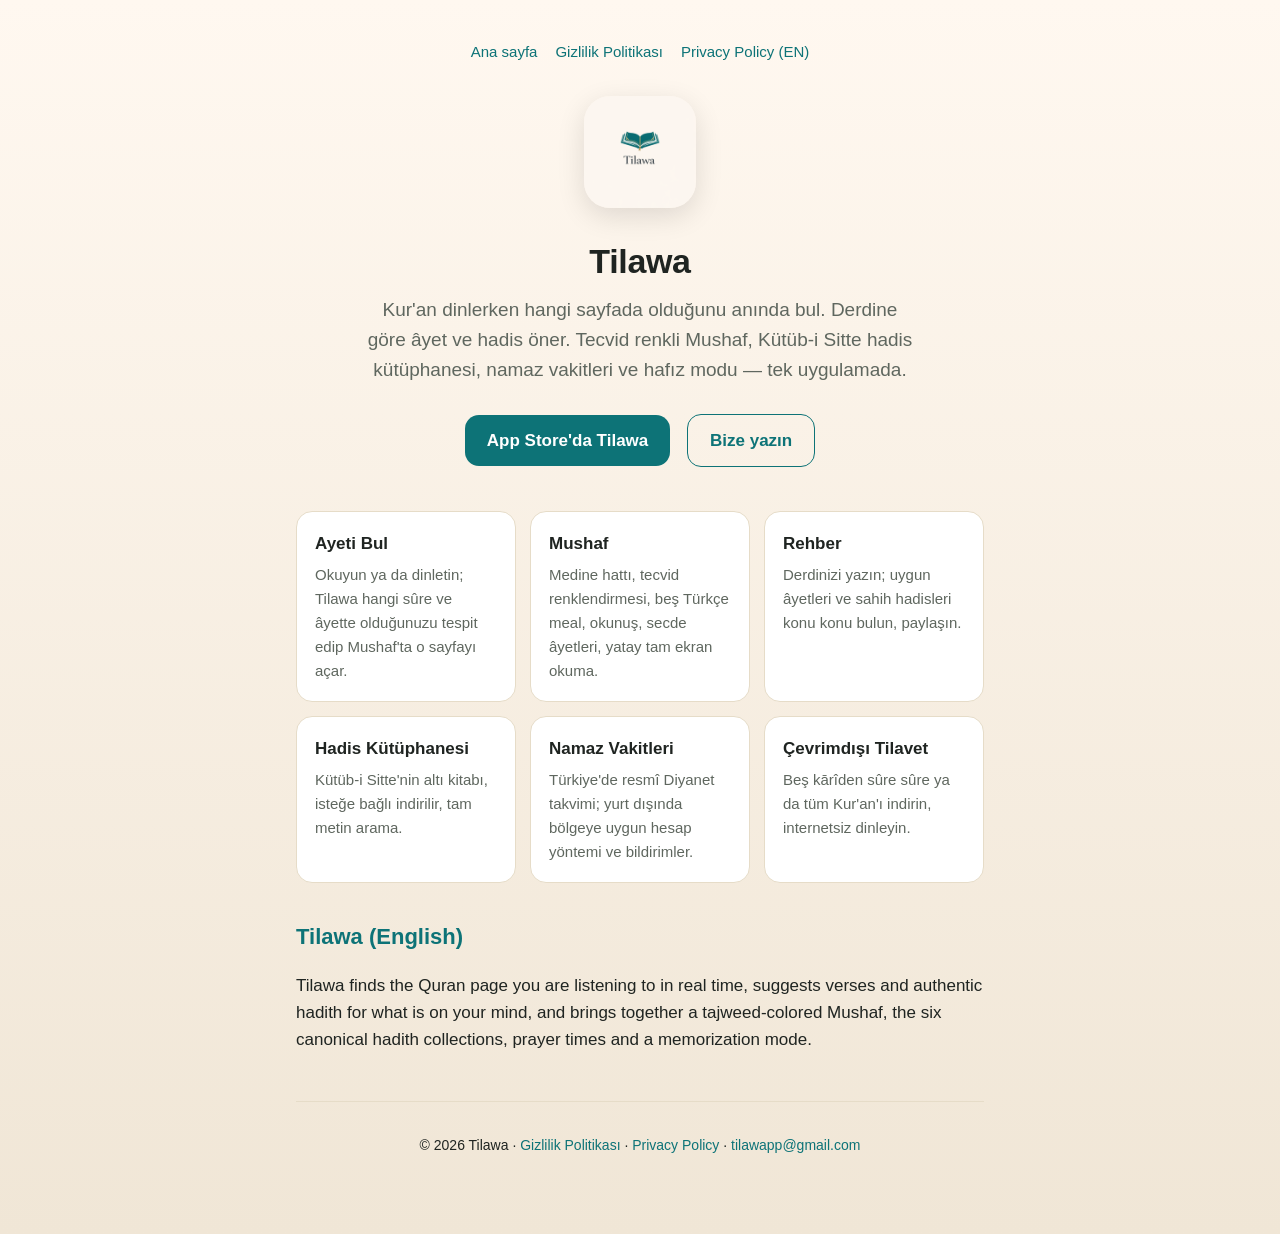
==== index.html @ 728f0ac7 "Tilawa web sitesi: ana sayfa + gizlilik politikası (TR/EN)" ====
<!doctype html>
<html lang="tr">
<head>
<meta charset="utf-8">
<meta name="viewport" content="width=device-width, initial-scale=1">
<title>Tilawa — Kur'an Sayfa Bulucu</title>
<meta name="description" content="Tilawa: Kur'an dinlerken hangi sayfada olduğunu anında bul. Mushaf, tecvid, meal, hadis kütüphanesi, namaz vakitleri ve hafız modu.">
<link rel="icon" href="icon-256.png">
<link rel="stylesheet" href="style.css">
</head>
<body>
<div class="wrap">
  <nav class="top">
    <a href="index.html">Ana sayfa</a>
    <a href="privacy.html">Gizlilik Politikası</a>
    <a href="privacy.html#en">Privacy Policy (EN)</a>
  </nav>

  <header class="hero">
    <img src="icon-256.png" alt="Tilawa uygulama simgesi">
    <h1>Tilawa</h1>
    <p class="lead">Kur'an dinlerken hangi sayfada olduğunu anında bul. Derdine göre âyet ve hadis öner. Tecvid renkli Mushaf, Kütüb-i Sitte hadis kütüphanesi, namaz vakitleri ve hafız modu — tek uygulamada.</p>
    <a class="cta" href="https://apps.apple.com/app/id6788907208">App Store'da Tilawa</a>
    <a class="cta secondary" href="mailto:tilawapp@gmail.com">Bize yazın</a>
  </header>

  <section class="grid">
    <div class="card"><h3>Ayeti Bul</h3><p>Okuyun ya da dinletin; Tilawa hangi sûre ve âyette olduğunuzu tespit edip Mushaf'ta o sayfayı açar.</p></div>
    <div class="card"><h3>Mushaf</h3><p>Medine hattı, tecvid renklendirmesi, beş Türkçe meal, okunuş, secde âyetleri, yatay tam ekran okuma.</p></div>
    <div class="card"><h3>Rehber</h3><p>Derdinizi yazın; uygun âyetleri ve sahih hadisleri konu konu bulun, paylaşın.</p></div>
    <div class="card"><h3>Hadis Kütüphanesi</h3><p>Kütüb-i Sitte'nin altı kitabı, isteğe bağlı indirilir, tam metin arama.</p></div>
    <div class="card"><h3>Namaz Vakitleri</h3><p>Türkiye'de resmî Diyanet takvimi; yurt dışında bölgeye uygun hesap yöntemi ve bildirimler.</p></div>
    <div class="card"><h3>Çevrimdışı Tilavet</h3><p>Beş kārîden sûre sûre ya da tüm Kur'an'ı indirin, internetsiz dinleyin.</p></div>
  </section>

  <h2 id="en">Tilawa (English)</h2>
  <p>Tilawa finds the Quran page you are listening to in real time, suggests verses and authentic hadith for what is on your mind, and brings together a tajweed-colored Mushaf, the six canonical hadith collections, prayer times and a memorization mode.</p>

  <footer>
    <p>© 2026 Tilawa · <a href="privacy.html">Gizlilik Politikası</a> · <a href="privacy.html#en">Privacy Policy</a> · <a href="mailto:tilawapp@gmail.com">tilawapp@gmail.com</a></p>
  </footer>
</div>
</body>
</html>
---- style.css ----
:root {
  --bg: #FFF8F0;
  --bg2: #F0E6D6;
  --card: #FFFFFF;
  --text: #1F2421;
  --muted: #5F675F;
  --primary: #0D7377;
  --accent: #C4972F;
  --border: #E6DCC8;
}
@media (prefers-color-scheme: dark) {
  :root:not([data-theme="light"]) {
    --bg: #12100D; --bg2: #1C1813; --card: #211D17; --text: #F5E6C8; --muted: #B7AA90;
    --primary: #14B8A6; --accent: #D4A843; --border: #33291C;
  }
}
* { box-sizing: border-box; }
html { -webkit-text-size-adjust: 100%; }
body {
  margin: 0; background: linear-gradient(180deg, var(--bg) 0%, var(--bg2) 100%); color: var(--text);
  font: 17px/1.6 -apple-system, "SF Pro Text", "Segoe UI", Roboto, Helvetica, Arial, sans-serif;
  min-height: 100vh;
}
.wrap { max-width: 720px; margin: 0 auto; padding: 40px 16px 64px; }
header.hero { text-align: center; padding: 24px 0 8px; }
header.hero img { width: 112px; height: 112px; border-radius: 26px; box-shadow: 0 8px 28px rgba(0,0,0,.12); }
h1 { font-size: 34px; margin: 18px 0 6px; letter-spacing: -0.01em; text-wrap: balance; }
h2 { font-size: 22px; margin: 36px 0 10px; color: var(--primary); }
h3 { font-size: 18px; margin: 24px 0 6px; }
p, li { color: var(--text); }
.lead { color: var(--muted); font-size: 19px; margin: 0 auto 20px; max-width: 560px; text-wrap: balance; }
.cta { display: inline-block; background: var(--primary); color: #fff; text-decoration: none; padding: 12px 22px; border-radius: 14px; font-weight: 600; margin: 8px 6px; }
.cta.secondary { background: transparent; color: var(--primary); border: 1.5px solid var(--primary); }
.grid { display: grid; grid-template-columns: repeat(auto-fit, minmax(210px, 1fr)); gap: 14px; margin-top: 28px; }
.card { background: var(--card); border: 1px solid var(--border); border-radius: 16px; padding: 18px; }
.card h3 { margin: 0 0 6px; font-size: 17px; }
.card p { margin: 0; color: var(--muted); font-size: 15px; }
nav.top { display: flex; gap: 18px; justify-content: center; font-size: 15px; margin-bottom: 8px; }
nav.top a, footer a { color: var(--primary); text-decoration: none; }
footer { margin-top: 48px; padding-top: 18px; border-top: 1px solid var(--border); color: var(--muted); font-size: 14px; text-align: center; }
.lang { display: flex; gap: 10px; justify-content: flex-end; font-size: 14px; }
.lang a { color: var(--muted); }
table { border-collapse: collapse; width: 100%; font-size: 15px; }
td, th { border-bottom: 1px solid var(--border); padding: 8px 6px; text-align: left; vertical-align: top; }
th { color: var(--muted); font-weight: 600; }
.note { background: var(--card); border-left: 3px solid var(--accent); padding: 10px 14px; border-radius: 8px; font-size: 15px; }
code { background: var(--card); padding: 1px 6px; border-radius: 6px; font-size: 14px; border: 1px solid var(--border); }
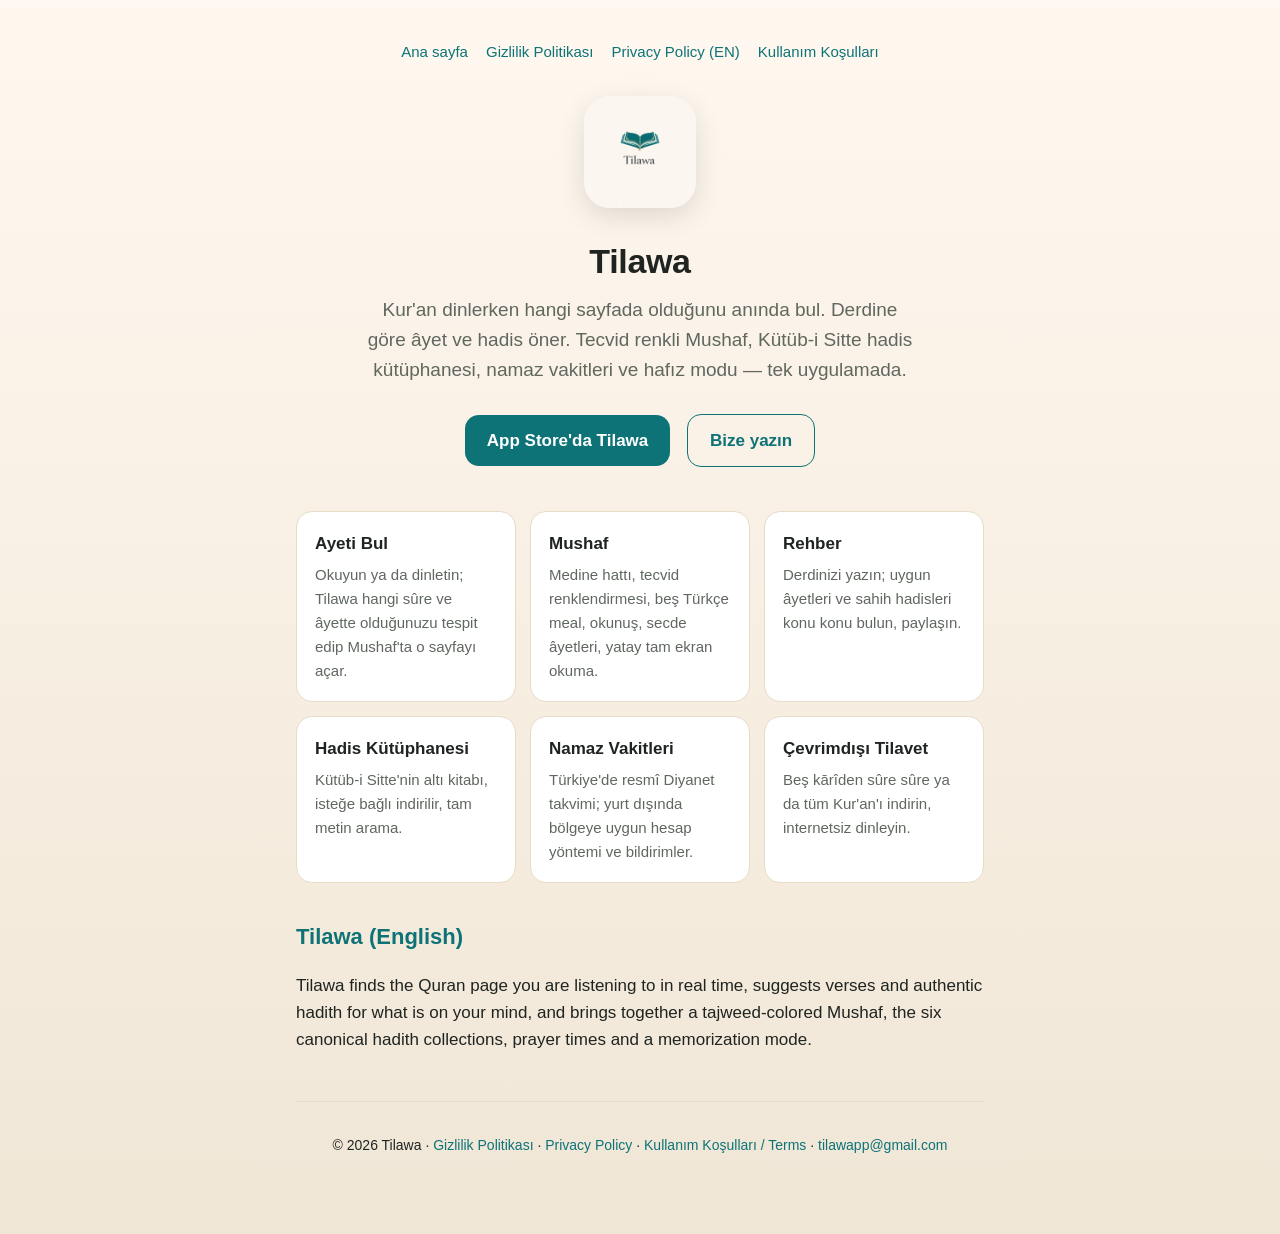
==== commit f547e166: "Kullanım Koşulları sayfası; gizlilik politikasına sosyal özellikler, reklamlar ve uygulama içi hesap" ====
--- a/index.html
+++ b/index.html
@@ -14,6 +14,7 @@
     <a href="index.html">Ana sayfa</a>
     <a href="privacy.html">Gizlilik Politikası</a>
     <a href="privacy.html#en">Privacy Policy (EN)</a>
+    <a href="terms.html">Kullanım Koşulları</a>
   </nav>
 
   <header class="hero">
@@ -37,7 +38,7 @@
   <p>Tilawa finds the Quran page you are listening to in real time, suggests verses and authentic hadith for what is on your mind, and brings together a tajweed-colored Mushaf, the six canonical hadith collections, prayer times and a memorization mode.</p>
 
   <footer>
-    <p>© 2026 Tilawa · <a href="privacy.html">Gizlilik Politikası</a> · <a href="privacy.html#en">Privacy Policy</a> · <a href="mailto:tilawapp@gmail.com">tilawapp@gmail.com</a></p>
+    <p>© 2026 Tilawa · <a href="privacy.html">Gizlilik Politikası</a> · <a href="privacy.html#en">Privacy Policy</a> · <a href="terms.html">Kullanım Koşulları / Terms</a> · <a href="mailto:tilawapp@gmail.com">tilawapp@gmail.com</a></p>
   </footer>
 </div>
 </body>
--- a/style.css
+++ b/style.css
@@ -19,7 +19,7 @@
 body {
   margin: 0; background: linear-gradient(180deg, var(--bg) 0%, var(--bg2) 100%); color: var(--text);
   font: 17px/1.6 -apple-system, "SF Pro Text", "Segoe UI", Roboto, Helvetica, Arial, sans-serif;
-  min-height: 100vh;
+  min-height: 100vh; overflow-wrap: break-word;
 }
 .wrap { max-width: 720px; margin: 0 auto; padding: 40px 16px 64px; }
 header.hero { text-align: center; padding: 24px 0 8px; }
@@ -35,7 +35,7 @@
 .card { background: var(--card); border: 1px solid var(--border); border-radius: 16px; padding: 18px; }
 .card h3 { margin: 0 0 6px; font-size: 17px; }
 .card p { margin: 0; color: var(--muted); font-size: 15px; }
-nav.top { display: flex; gap: 18px; justify-content: center; font-size: 15px; margin-bottom: 8px; }
+nav.top { display: flex; flex-wrap: wrap; gap: 6px 18px; justify-content: center; font-size: 15px; margin-bottom: 8px; }
 nav.top a, footer a { color: var(--primary); text-decoration: none; }
 footer { margin-top: 48px; padding-top: 18px; border-top: 1px solid var(--border); color: var(--muted); font-size: 14px; text-align: center; }
 .lang { display: flex; gap: 10px; justify-content: flex-end; font-size: 14px; }
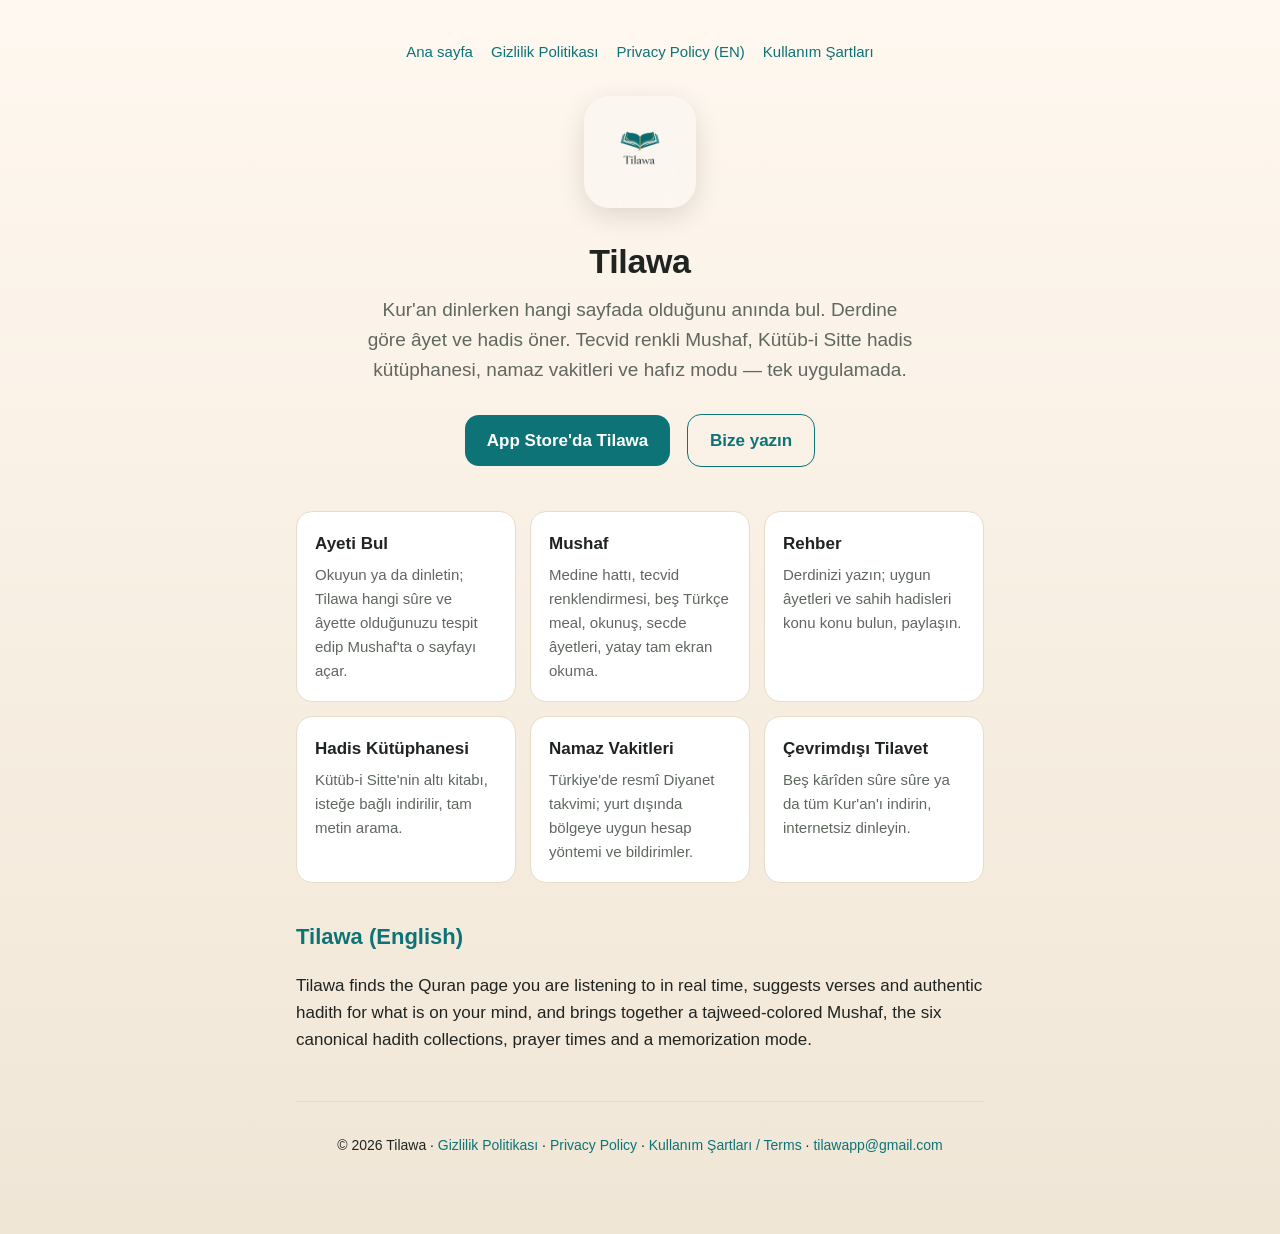
==== commit 3e5e2549: "Hesap silme yolu düzeltildi (Ayarlar, sağ üstteki hesap simgesi); başlık uygulamayla aynı: Kullanım " ====
--- a/index.html
+++ b/index.html
@@ -14,7 +14,7 @@
     <a href="index.html">Ana sayfa</a>
     <a href="privacy.html">Gizlilik Politikası</a>
     <a href="privacy.html#en">Privacy Policy (EN)</a>
-    <a href="terms.html">Kullanım Koşulları</a>
+    <a href="terms.html">Kullanım Şartları</a>
   </nav>
 
   <header class="hero">
@@ -38,7 +38,7 @@
   <p>Tilawa finds the Quran page you are listening to in real time, suggests verses and authentic hadith for what is on your mind, and brings together a tajweed-colored Mushaf, the six canonical hadith collections, prayer times and a memorization mode.</p>
 
   <footer>
-    <p>© 2026 Tilawa · <a href="privacy.html">Gizlilik Politikası</a> · <a href="privacy.html#en">Privacy Policy</a> · <a href="terms.html">Kullanım Koşulları / Terms</a> · <a href="mailto:tilawapp@gmail.com">tilawapp@gmail.com</a></p>
+    <p>© 2026 Tilawa · <a href="privacy.html">Gizlilik Politikası</a> · <a href="privacy.html#en">Privacy Policy</a> · <a href="terms.html">Kullanım Şartları / Terms</a> · <a href="mailto:tilawapp@gmail.com">tilawapp@gmail.com</a></p>
   </footer>
 </div>
 </body>
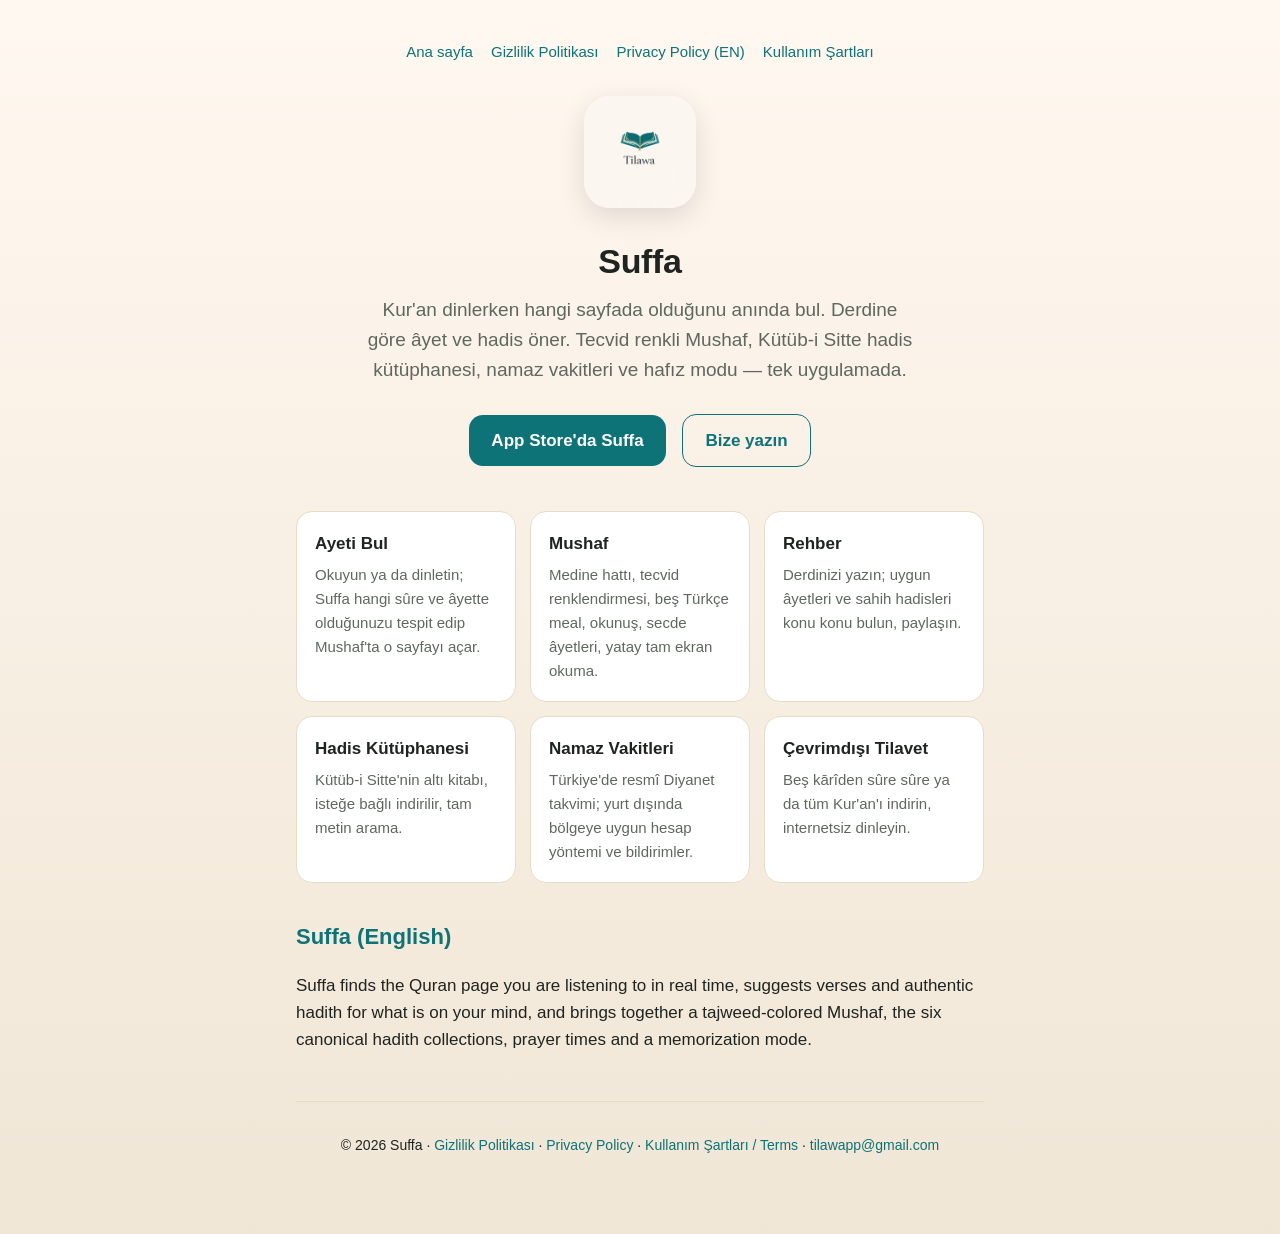
==== commit fb6ae744: "Site Tilawa'dan Suffa'ya: ad her sayfada güncellendi Co-Authored-By: Claude Sonnet 5.5 <noreply@anth" ====
--- a/index.html
+++ b/index.html
@@ -3,8 +3,8 @@
 <head>
 <meta charset="utf-8">
 <meta name="viewport" content="width=device-width, initial-scale=1">
-<title>Tilawa — Kur'an Sayfa Bulucu</title>
-<meta name="description" content="Tilawa: Kur'an dinlerken hangi sayfada olduğunu anında bul. Mushaf, tecvid, meal, hadis kütüphanesi, namaz vakitleri ve hafız modu.">
+<title>Suffa — Kur'an Sayfa Bulucu</title>
+<meta name="description" content="Suffa: Kur'an dinlerken hangi sayfada olduğunu anında bul. Mushaf, tecvid, meal, hadis kütüphanesi, namaz vakitleri ve hafız modu.">
 <link rel="icon" href="icon-256.png">
 <link rel="stylesheet" href="style.css">
 </head>
@@ -18,15 +18,15 @@
   </nav>
 
   <header class="hero">
-    <img src="icon-256.png" alt="Tilawa uygulama simgesi">
-    <h1>Tilawa</h1>
+    <img src="icon-256.png" alt="Suffa uygulama simgesi">
+    <h1>Suffa</h1>
     <p class="lead">Kur'an dinlerken hangi sayfada olduğunu anında bul. Derdine göre âyet ve hadis öner. Tecvid renkli Mushaf, Kütüb-i Sitte hadis kütüphanesi, namaz vakitleri ve hafız modu — tek uygulamada.</p>
-    <a class="cta" href="https://apps.apple.com/app/id6788907208">App Store'da Tilawa</a>
+    <a class="cta" href="https://apps.apple.com/app/id6788907208">App Store'da Suffa</a>
     <a class="cta secondary" href="mailto:tilawapp@gmail.com">Bize yazın</a>
   </header>
 
   <section class="grid">
-    <div class="card"><h3>Ayeti Bul</h3><p>Okuyun ya da dinletin; Tilawa hangi sûre ve âyette olduğunuzu tespit edip Mushaf'ta o sayfayı açar.</p></div>
+    <div class="card"><h3>Ayeti Bul</h3><p>Okuyun ya da dinletin; Suffa hangi sûre ve âyette olduğunuzu tespit edip Mushaf'ta o sayfayı açar.</p></div>
     <div class="card"><h3>Mushaf</h3><p>Medine hattı, tecvid renklendirmesi, beş Türkçe meal, okunuş, secde âyetleri, yatay tam ekran okuma.</p></div>
     <div class="card"><h3>Rehber</h3><p>Derdinizi yazın; uygun âyetleri ve sahih hadisleri konu konu bulun, paylaşın.</p></div>
     <div class="card"><h3>Hadis Kütüphanesi</h3><p>Kütüb-i Sitte'nin altı kitabı, isteğe bağlı indirilir, tam metin arama.</p></div>
@@ -34,11 +34,11 @@
     <div class="card"><h3>Çevrimdışı Tilavet</h3><p>Beş kārîden sûre sûre ya da tüm Kur'an'ı indirin, internetsiz dinleyin.</p></div>
   </section>
 
-  <h2 id="en">Tilawa (English)</h2>
-  <p>Tilawa finds the Quran page you are listening to in real time, suggests verses and authentic hadith for what is on your mind, and brings together a tajweed-colored Mushaf, the six canonical hadith collections, prayer times and a memorization mode.</p>
+  <h2 id="en">Suffa (English)</h2>
+  <p>Suffa finds the Quran page you are listening to in real time, suggests verses and authentic hadith for what is on your mind, and brings together a tajweed-colored Mushaf, the six canonical hadith collections, prayer times and a memorization mode.</p>
 
   <footer>
-    <p>© 2026 Tilawa · <a href="privacy.html">Gizlilik Politikası</a> · <a href="privacy.html#en">Privacy Policy</a> · <a href="terms.html">Kullanım Şartları / Terms</a> · <a href="mailto:tilawapp@gmail.com">tilawapp@gmail.com</a></p>
+    <p>© 2026 Suffa · <a href="privacy.html">Gizlilik Politikası</a> · <a href="privacy.html#en">Privacy Policy</a> · <a href="terms.html">Kullanım Şartları / Terms</a> · <a href="mailto:tilawapp@gmail.com">tilawapp@gmail.com</a></p>
   </footer>
 </div>
 </body>
